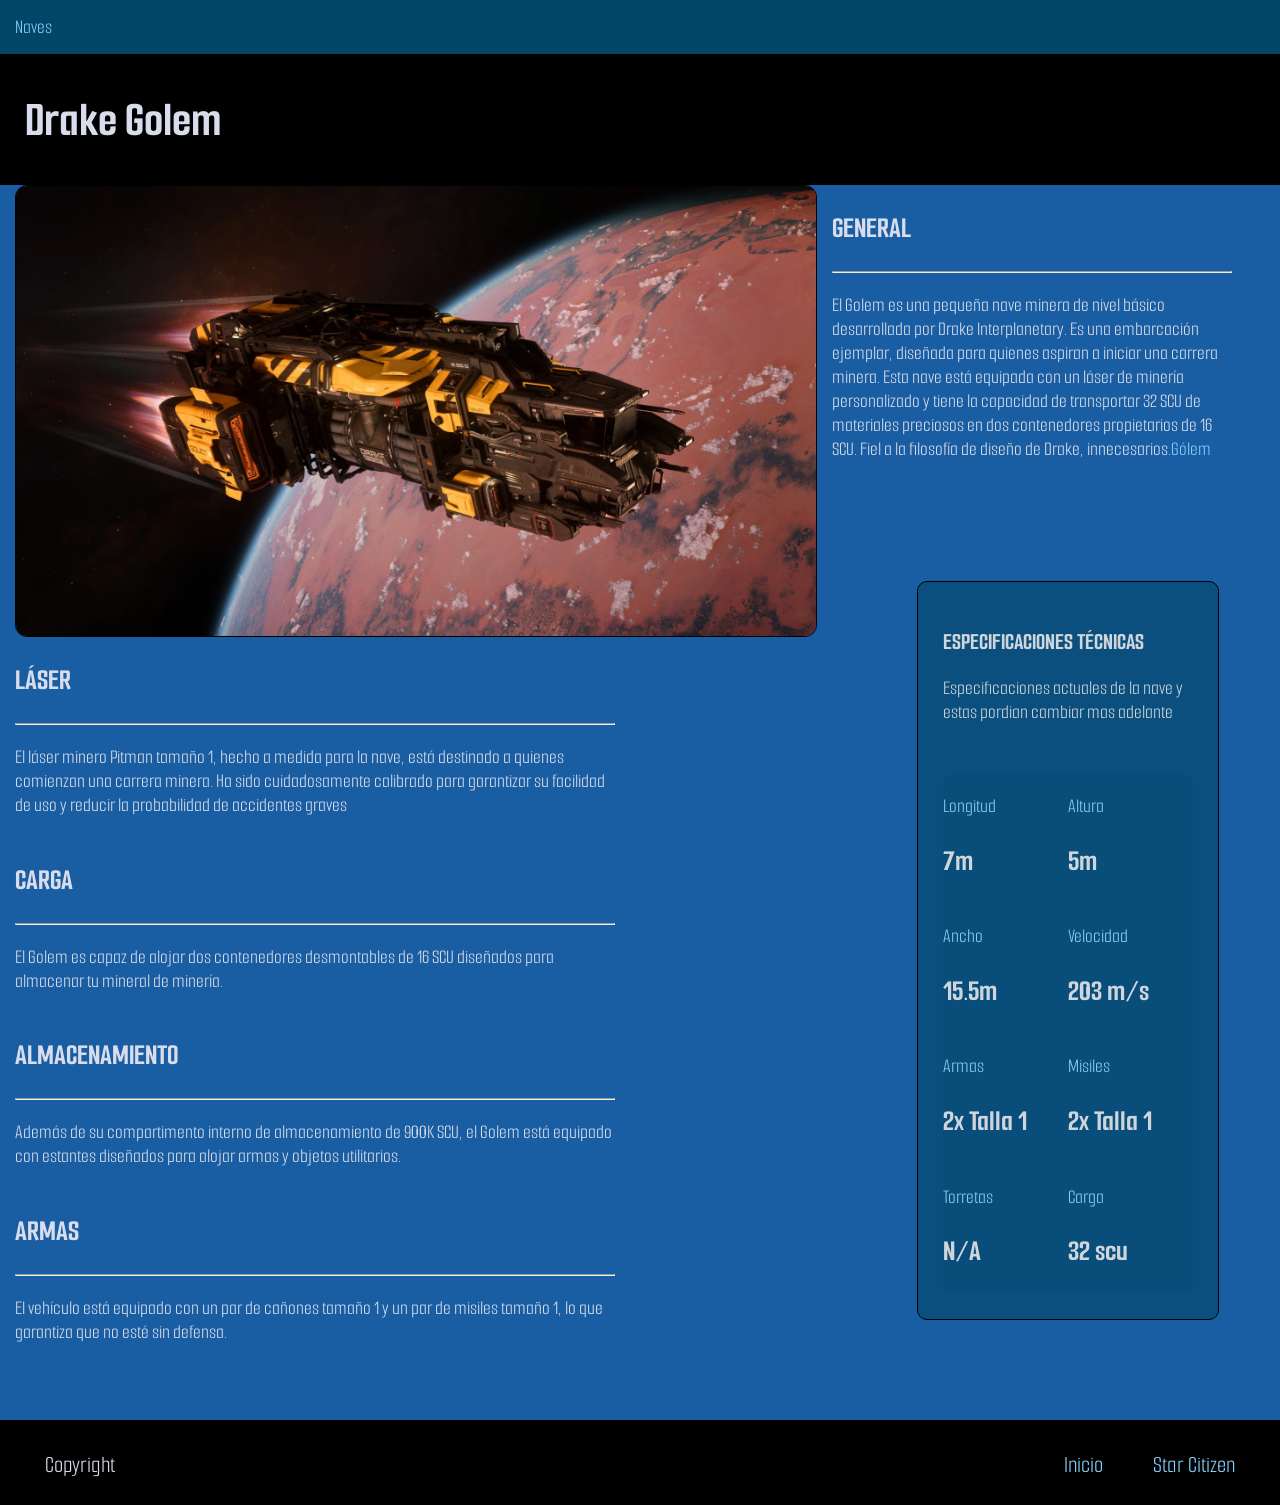
==== index.html @ 1dd13957 "Rename Drake Gólem.html to index.html" ====
<!DOCTYPE html>
<html>
    <head>
        <title>Naves-Star Citizen</title>
        <link rel="preconnect" href="https://fonts.googleapis.com">
        <link rel="preconnect" href="https://fonts.gstatic.com" crossorigin>
        <link href="https://fonts.googleapis.com/css2?family=Share+Tech&family=Smooch+Sans:wght@100..900&family=Titillium+Web:ital,wght@0,200;0,300;0,400;0,600;0,700;0,900;1,200;1,300;1,400;1,600;1,700&display=swap" rel="stylesheet">
        <link rel="stylesheet" href="DrakeGólem.css" />
    </head>
    <body>
        <nav>
            <ul class="lista-principal">
                <li>
                    <a id="despegable" href="#" class="lista-1">Naves</a>
                    <ul class="Despegable-naves">
                        <li>
                            <a href="#">Drake</a>
                            <ul>
                                <li><a href="file:///C:/Users/HOLA/PrimerCodi-1/Starcitizen.css/Drake%20G%C3%B3lem.html">Gólem</a></li>
                            </ul>
                        </li>
                        <li>
                            <a href="#">Rsi</a>
                            <ul>
                                <li><a href="file:///C:/Users/HOLA/PrimerCodi-1/Starcitizen.css/AuroraMKII.html">Aurora MK II</a></li>
                            </ul>
                        </li>
                        <li><a href="#">Origin</a></li>
                    </ul>
                </li>
            </ul>
        </nav>
        <header>
            <h1 id="titulo">Drake Golem</h1>
        </header>
        <section>
            <article>
                <img src="mineria.webp" class="imagen-1"/>
                <div class="texto-1">

                    <h2>GENERAL</h2>
                    <hr>
                    <p>El Golem es una pequeña nave minera de nivel 
                    básico desarrollada por Drake Interplanetary. Es una embarcación ejemplar,
                    diseñada para quienes aspiran a iniciar una carrera minera. Esta nave está
                    equipada con un láser de minería personalizado y tiene la capacidad de
                    transportar 32 SCU de materiales preciosos en dos contenedores propietarios de 16 SCU. Fiel a la filosofía de diseño de Drake,
                    innecesarios.<a target="_blank" href="https://robertsspaceindustries.com/en/pledge/ships/golem/Golem" class="link">Gólem</a></p>
                           
                </div>
                <div class="texto-2">
                                
                    <h2>LÁSER</h2>
                    <hr>
                    <p>El láser minero Pitman tamaño 1, hecho a medida para la nave, está destinado
                    a quienes comienzan una carrera minera. Ha sido cuidadosamente calibrado para
                    garantizar su facilidad de uso y reducir la probabilidad de accidentes graves</p>
                        
                </div>
                <div class="texto-3">

                    <h2>CARGA</h2>
                    <hr>
                    <p>El Golem es capaz de alojar dos contenedores desmontables de 16 SCU
                    diseñados para almacenar tu mineral de minería. </p>
            
                </div>
                <div class="texto-4">

                    <h2>ALMACENAMIENTO</h2>
                    <hr>
                    <p>Además de su compartimento interno de almacenamiento de 900K SCU,
                    el Golem está equipado con estantes diseñados para alojar armas y objetos utilitarios.</p>

                </div>
                <div class="texto-5">

                    <h2>ARMAS</h2>
                    <hr>
                    <p>El vehículo está equipado con un par de cañones tamaño 1 y un par
                    de misiles tamaño 1, lo que garantiza que no esté sin defensa.</p>

                </div>
                <div class="container">
                    <div class="tabla">

                        <h2>ESPECIFICACIONES TÉCNICAS</h2>
                        <P class="parrafo-1">Especificaciones actuales de la nave y estas pordian
                        cambiar mas adelante</P>

                    </div>
                    <div class="panel">
                        <div>
                            <p class="titulotabla">Longitud</p>
                            <h2>7m</h2>
                        </div>
                        <div>
                            <p class="titulotabla">Altura</p>
                            <h2>5m</h2>
                        </div>
                        <div>
                            <p class="titulotabla">Ancho</p>
                            <h2>15.5m</h2>
                        </div>
                        <div>
                            <p class="titulotabla">Velocidad</p>
                            <h2>203 m/s</h2>
                        </div>
                        <div>
                            <P class="titulotabla">Armas</P>
                            <h2>2x Talla 1</h2>
                        </div>
                        <div>
                            <p class="titulotabla">Misiles</p>
                            <h2>2x Talla 1</h2>
                        </div>
                        <div>
                            <p class="titulotabla">Torretas</p>
                            <h2>N/A</h2>
                        </div>
                        <div>
                            <p class="titulotabla">Carga</p>
                            <h2>32 scu</h2>
                        </div>
                    </div>
                </div>
            </article>
        </section>
        <footer>
            <p class="copyright">Copyright</p>
            <a target="_blank" href="https://robertsspaceindustries.com/en/" class="secondlink">Star Citizen</a>
            <a href="#despegable" class="link-inicio">Inicio</a>
        </footer>
    </body>
</html>
---- DrakeGólem.css ----
html {
    font-family: 'Smooch sans', sans-serif;
}

body {
    margin: 0;
    background-color: #195da2;
    background-image: linear-gradient(rgba(0, 0, 0, 0.8)),
    url("espacio\ 2.jpg");
    background-size: 1920px 1650px;
}

nav {
    transition: color 0.5s ease;
    font-size: 20px;
    padding: 0;
    box-sizing: border-box;
}

ul {
    border-radius: 0px;
    padding: 0;
    margin: 0px;
    list-style: none;
    background-color: rgb(1, 70, 102);
}

a {
    border-radius: 2px;
    text-decoration: none;
    color: lightskyblue;
}

.Despegable-naves {
    border-radius: 3px;
}

.lista-principal {
    display: flex;
}

.lista-principal li {
    position: relative;
}

.lista-principal ul {
    position: absolute;
    min-width: 150px;
    display: none;
}

.lista-principal > li > ul {
    top: 100%;
    left: 0;
}

.lista-principal a {
    transition: color 0.8s ease;
    display: flex;
    padding: 15px;
    white-space: nowrap;
}

.lista-principal a:hover {
    color: rgb(67, 205, 255);
}

.lista-principal li a:hover {
    transition: background 1.2s ease; 
    text-decoration: none;
    background: #2971c4
}

.lista-principal li:hover > ul {
    display: block;
}

.lista-principal ul ul {
    top: 0;
    left: 100%;
}

header {
    background-color: black;
    color: #d9ddeb;
    padding: 2px 25px;
    font-size: 25px;
}

img {
    transition: box-shadow 0.8s ease;
}

.imagen-1 {
    margin-left: 15px;
    float: left;
    width: 800px;
    border-color: black;
    border-radius: 12px;
    border: 1px solid black;
}

.imagen-1:hover {
    box-shadow: 0 0.6rem 0.6rem rgba(18, 72, 130, 0.6);
}

.texto-1 {
    display: inline;
    float: left;
    width: 400px;
    margin-left: 15px;
    font-size: 20px;
    color: #d9ddeb;
}

.texto-2{
    margin-left: 15px;
    float: left;
    font-size: 20px;
    width: 600px;
    clear: both;
    color: #d9ddeb;

}

.link {
    text-decoration: none;
    font-size: 20px;
    color:lightskyblue
}

a {
    transition: color 0.7s ease;
}

a:hover {
    color: #195da2;
    text-decoration: underline;
}

.texto-3 {
    margin-left: 15px;
    float: left;
    font-size: 20px;
    width: 600px;
    clear: both;
    color: #d9ddeb;
}

.texto-4 {
     margin-left: 15px;
    float: left;
    font-size: 20px;
    width: 600px;
    clear: both;
    color: #d9ddeb;
}

.texto-5 {
     margin-left: 15px;
    float: left;
    font-size: 20px;
    width: 600px;
    clear: both;
    color: #d9ddeb;
}

.container {
    position: relative;
    left: 100px;
    flex-direction: column;
    flex: 1;
    position: relative;
    top: 100px;
    background-color: rgba(1, 70, 102, 0.6);
    color: rgb(207, 214, 219);
    display: flex;
    gap: 30px;
    width: 250px;
    padding: 25px;
    border-radius: 10px;
    border: 1px solid black;
    transition: box-shadow 0.5s ease;
}


.tabla {
    text-align: left;
    font-size: 50;
}

.parrafo-1 {
    font-size: 20px;
}

.panel {
    display: grid;
    grid-template-columns: 1fr 1fr;
    gap: 0.5px;
    font-size: 20px;
    background-color: rgba(1, 70, 102, 0.1);
    border-radius: 10px;
}

.titulotabla {
    color: lightskyblue;
}

.container:hover {
    box-shadow: 0 0.6rem 0.6rem rgba(18, 72, 130, 0.6);
}

footer {
    margin-top: 200px;
    background-color: black;
    padding: 5px 20px 80px;
    color: #d9ddeb;
}

.copyright {
    padding: 25px;
    margin: 0px;
    float: left;
    font-size: 24px;
    width: 50px;
}

footer a {
    transition: color 0.8s ease;
}

.link-inicio {
    padding: 25px;
    float: right;
    text-decoration: none;
    font-size: 24px;
    color: lightskyblue;
}
.secondlink {
    padding: 25px;
    float: right;
    text-decoration: none;
    font-size: 24px;
    color: lightskyblue;
}

.link-inicio:hover {
    color: #195da2;
}

.secondlink:hover {
    color: #195da2;
}

a:hover {
    text-decoration: none;
}
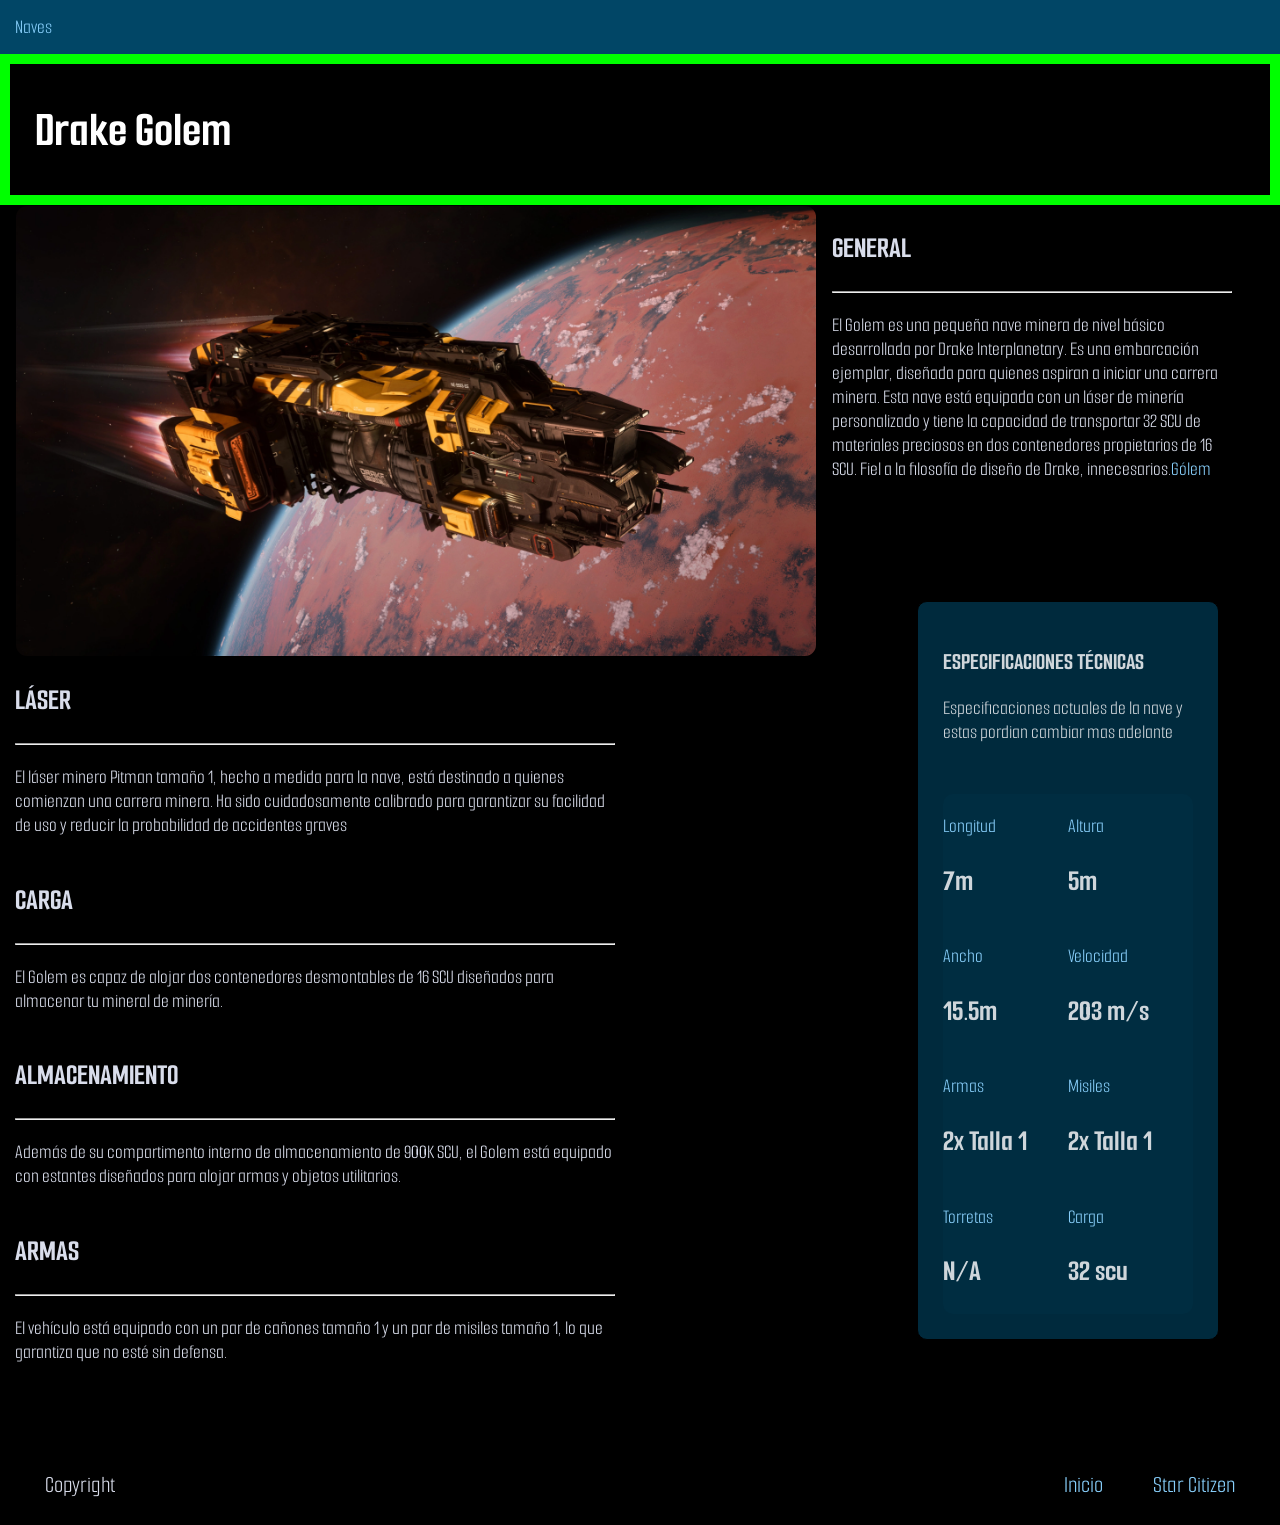
==== commit 7a178d62: "act" ====
--- a/index.html
+++ b/index.html
@@ -16,22 +16,24 @@
                         <li>
                             <a href="#">Drake</a>
                             <ul>
-                                <li><a href="file:///C:/Users/HOLA/PrimerCodi-1/Starcitizen.css/Drake%20G%C3%B3lem.html">Gólem</a></li>
+                                <li><a href="index.html">Gólem</a></li>
                             </ul>
                         </li>
                         <li>
                             <a href="#">Rsi</a>
                             <ul>
-                                <li><a href="file:///C:/Users/HOLA/PrimerCodi-1/Starcitizen.css/AuroraMKII.html">Aurora MK II</a></li>
+                                <li><a href="AuroraMKII.html">Aurora MK II</a></li>
                             </ul>
                         </li>
-                        <li><a href="#">Origin</a></li>
+                        <li>
+                            <a href="#">Origin</a>
+                        </li>
                     </ul>
                 </li>
             </ul>
         </nav>
         <header>
-            <h1 id="titulo">Drake Golem</h1>
+            <h1>Drake Golem</h1>
         </header>
         <section>
             <article>
--- a/DrakeGólem.css
+++ b/DrakeGólem.css
@@ -4,7 +4,7 @@
 
 body {
     margin: 0;
-    background-color: #195da2;
+    background-color: #000000;
     background-image: linear-gradient(rgba(0, 0, 0, 0.8)),
     url("espacio\ 2.jpg");
     background-size: 1920px 1650px;
@@ -81,8 +81,9 @@
 }
 
 header {
-    background-color: black;
-    color: #d9ddeb;
+    background: #000000 !important;
+    border: 10px solid lime !important;
+    color: white;
     padding: 2px 25px;
     font-size: 25px;
 }
@@ -126,16 +127,13 @@
 .link {
     text-decoration: none;
     font-size: 20px;
-    color:lightskyblue
-}
-
-a {
+    color: lightskyblue;
     transition: color 0.7s ease;
 }
 
-a:hover {
-    color: #195da2;
-    text-decoration: underline;
+.link:hover {
+    color: #00f0f8 !important;
+    text-decoration: none;
 }
 
 .texto-3 {
@@ -226,32 +224,16 @@
 }
 
 footer a {
-    transition: color 0.8s ease;
-}
-
-.link-inicio {
     padding: 25px;
     float: right;
     text-decoration: none;
     font-size: 24px;
     color: lightskyblue;
-}
-.secondlink {
-    padding: 25px;
-    float: right;
-    text-decoration: none;
-    font-size: 24px;
-    color: lightskyblue;
-}
-
-.link-inicio:hover {
-    color: #195da2;
-}
-
-.secondlink:hover {
-    color: #195da2;
-}
-
-a:hover {
-    text-decoration: none;
-}
+    transition: color 0.8s ease;
+}
+
+footer a:hover {
+    color: #00f0f8!important;
+    text-decoration: none;
+    opacity: 1;
+}
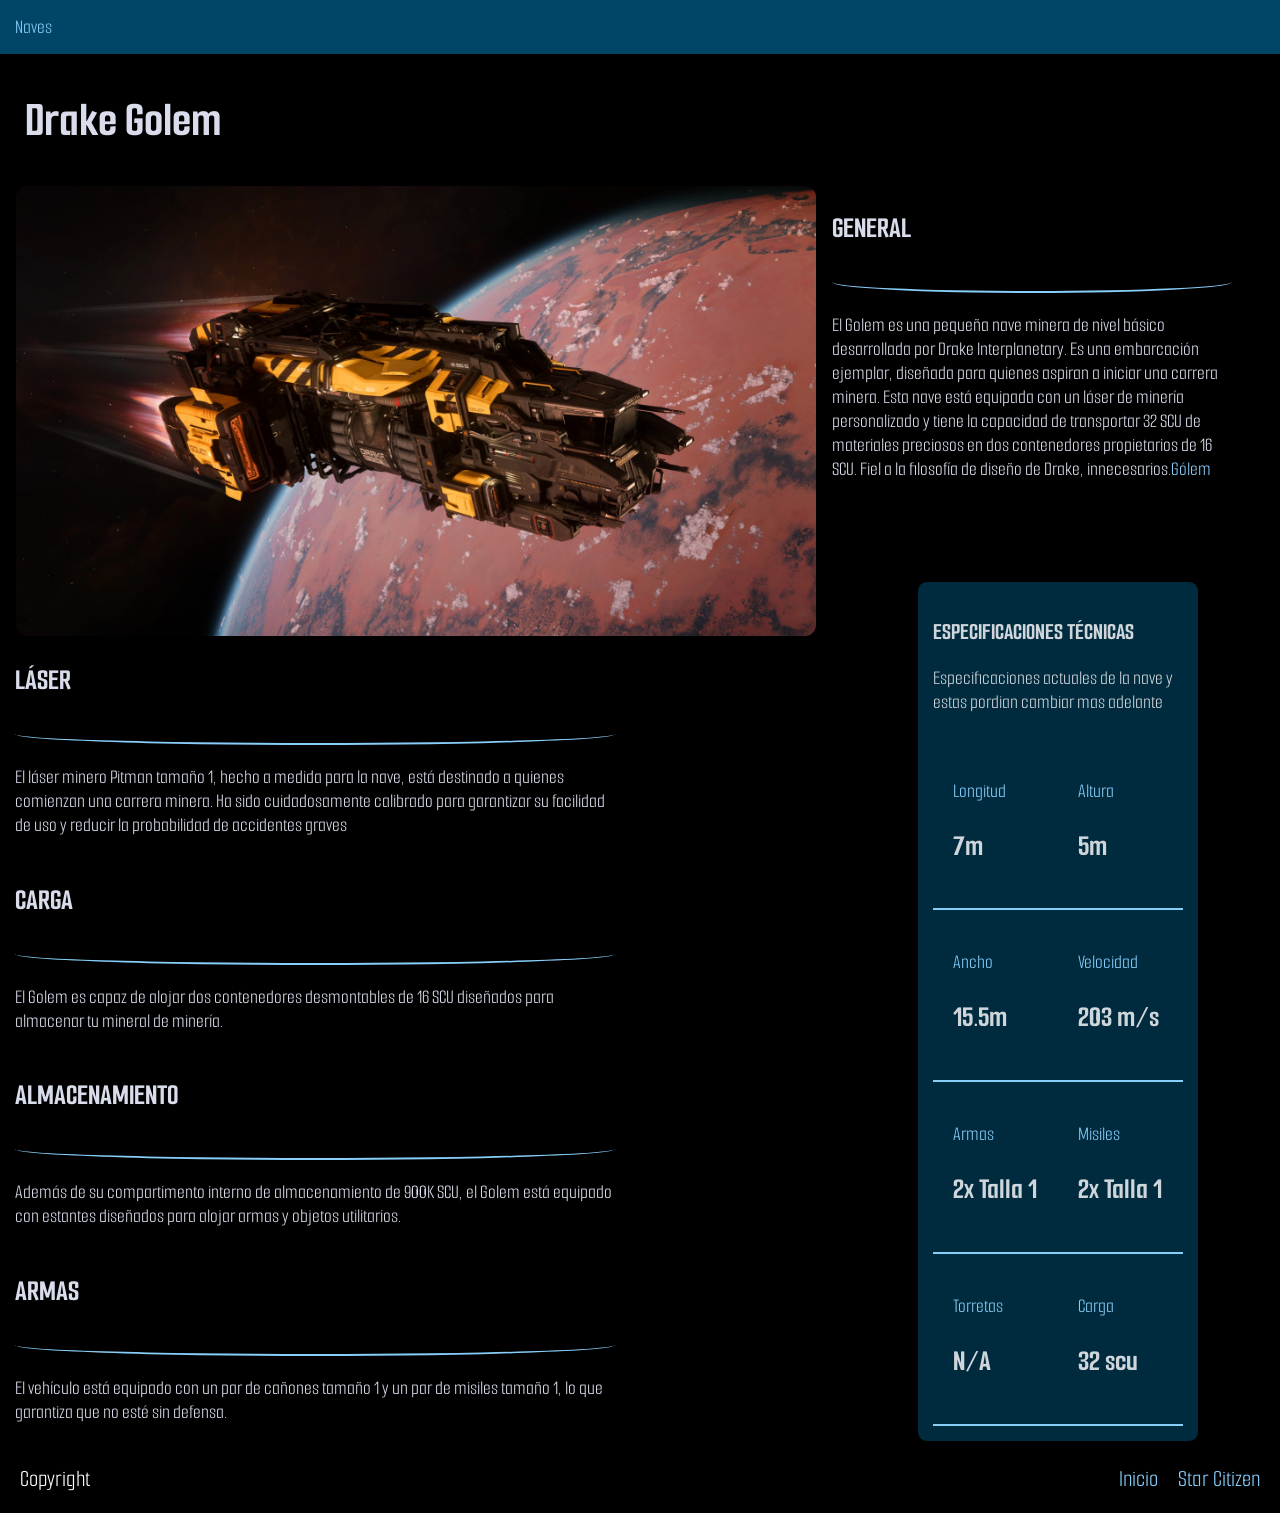
==== commit 55d25ad6: "diseño pagina" ====
--- a/index.html
+++ b/index.html
@@ -41,7 +41,7 @@
                 <div class="texto-1">
 
                     <h2>GENERAL</h2>
-                    <hr>
+                    <div class="separador"></div>
                     <p>El Golem es una pequeña nave minera de nivel 
                     básico desarrollada por Drake Interplanetary. Es una embarcación ejemplar,
                     diseñada para quienes aspiran a iniciar una carrera minera. Esta nave está
@@ -53,7 +53,7 @@
                 <div class="texto-2">
                                 
                     <h2>LÁSER</h2>
-                    <hr>
+                    <div class="separador"></div>
                     <p>El láser minero Pitman tamaño 1, hecho a medida para la nave, está destinado
                     a quienes comienzan una carrera minera. Ha sido cuidadosamente calibrado para
                     garantizar su facilidad de uso y reducir la probabilidad de accidentes graves</p>
@@ -62,7 +62,7 @@
                 <div class="texto-3">
 
                     <h2>CARGA</h2>
-                    <hr>
+                    <div class="separador"></div>
                     <p>El Golem es capaz de alojar dos contenedores desmontables de 16 SCU
                     diseñados para almacenar tu mineral de minería. </p>
             
@@ -70,7 +70,7 @@
                 <div class="texto-4">
 
                     <h2>ALMACENAMIENTO</h2>
-                    <hr>
+                    <div class="separador"></div>
                     <p>Además de su compartimento interno de almacenamiento de 900K SCU,
                     el Golem está equipado con estantes diseñados para alojar armas y objetos utilitarios.</p>
 
@@ -78,7 +78,7 @@
                 <div class="texto-5">
 
                     <h2>ARMAS</h2>
-                    <hr>
+                    <div class="separador"></div>
                     <p>El vehículo está equipado con un par de cañones tamaño 1 y un par
                     de misiles tamaño 1, lo que garantiza que no esté sin defensa.</p>
 
--- a/DrakeGólem.css
+++ b/DrakeGólem.css
@@ -81,9 +81,12 @@
 }
 
 header {
-    background: #000000 !important;
-    border: 10px solid lime !important;
-    color: white;
+    background-color: rgb(0, 0, 0) !important;
+    background-image: none !important;
+    box-shadow: none !important;
+    opacity: 1 !important;
+    filter: none !important;
+    color: #d9ddeb;
     padding: 2px 25px;
     font-size: 25px;
 }
@@ -114,6 +117,13 @@
     color: #d9ddeb;
 }
 
+.separador {
+    width: 100%;
+    height: 20px;
+    border-bottom: 2px solid lightskyblue;
+    border-radius: 0 0 50% 50%;
+}
+
 .texto-2{
     margin-left: 15px;
     float: left;
@@ -132,7 +142,7 @@
 }
 
 .link:hover {
-    color: #00f0f8 !important;
+    color: #195da2 !important;
     text-decoration: none;
 }
 
@@ -169,13 +179,13 @@
     flex-direction: column;
     flex: 1;
     position: relative;
-    top: 100px;
+    top: 80px;
     background-color: rgba(1, 70, 102, 0.6);
     color: rgb(207, 214, 219);
     display: flex;
-    gap: 30px;
+    gap: 5px;
     width: 250px;
-    padding: 25px;
+    padding: 15px;
     border-radius: 10px;
     border: 1px solid black;
     transition: box-shadow 0.5s ease;
@@ -184,7 +194,6 @@
 
 .tabla {
     text-align: left;
-    font-size: 50;
 }
 
 .parrafo-1 {
@@ -194,9 +203,8 @@
 .panel {
     display: grid;
     grid-template-columns: 1fr 1fr;
-    gap: 0.5px;
-    font-size: 20px;
-    background-color: rgba(1, 70, 102, 0.1);
+    gap: 0;
+    font-size: 20px;
     border-radius: 10px;
 }
 
@@ -208,23 +216,43 @@
     box-shadow: 0 0.6rem 0.6rem rgba(18, 72, 130, 0.6);
 }
 
+.panel {
+    display: grid;
+    grid-template-columns: 1fr 1fr;
+    gap: 0;
+    font-size: 20px;
+    background-color: transparent;
+    border-radius: 10px;
+}
+
+.panel > div {
+    position: relative;
+    padding: 20px;
+    border-bottom: 2px solid lightskyblue;
+}
+
+.panel > div:nth-child(odd) {
+    border-bottom-color: lightskyblue;
+}
+
 footer {
-    margin-top: 200px;
-    background-color: black;
-    padding: 5px 20px 80px;
-    color: #d9ddeb;
+    margin-top: 80px;
+    background-color: #000000;
+    padding: 10px 10px 10px;
+    color: white;
+    clear: both;
+    overflow: hidden;
 }
 
 .copyright {
-    padding: 25px;
-    margin: 0px;
+    padding: 10px;
+    margin: 0;
     float: left;
     font-size: 24px;
-    width: 50px;
 }
 
 footer a {
-    padding: 25px;
+    padding: 10px;
     float: right;
     text-decoration: none;
     font-size: 24px;
@@ -232,8 +260,8 @@
     transition: color 0.8s ease;
 }
 
-footer a:hover {
-    color: #00f0f8!important;
-    text-decoration: none;
-    opacity: 1;
+.link-inicio:hover,
+.secondlink:hover {
+    color: #195da2;
+    text-decoration: none;
 }
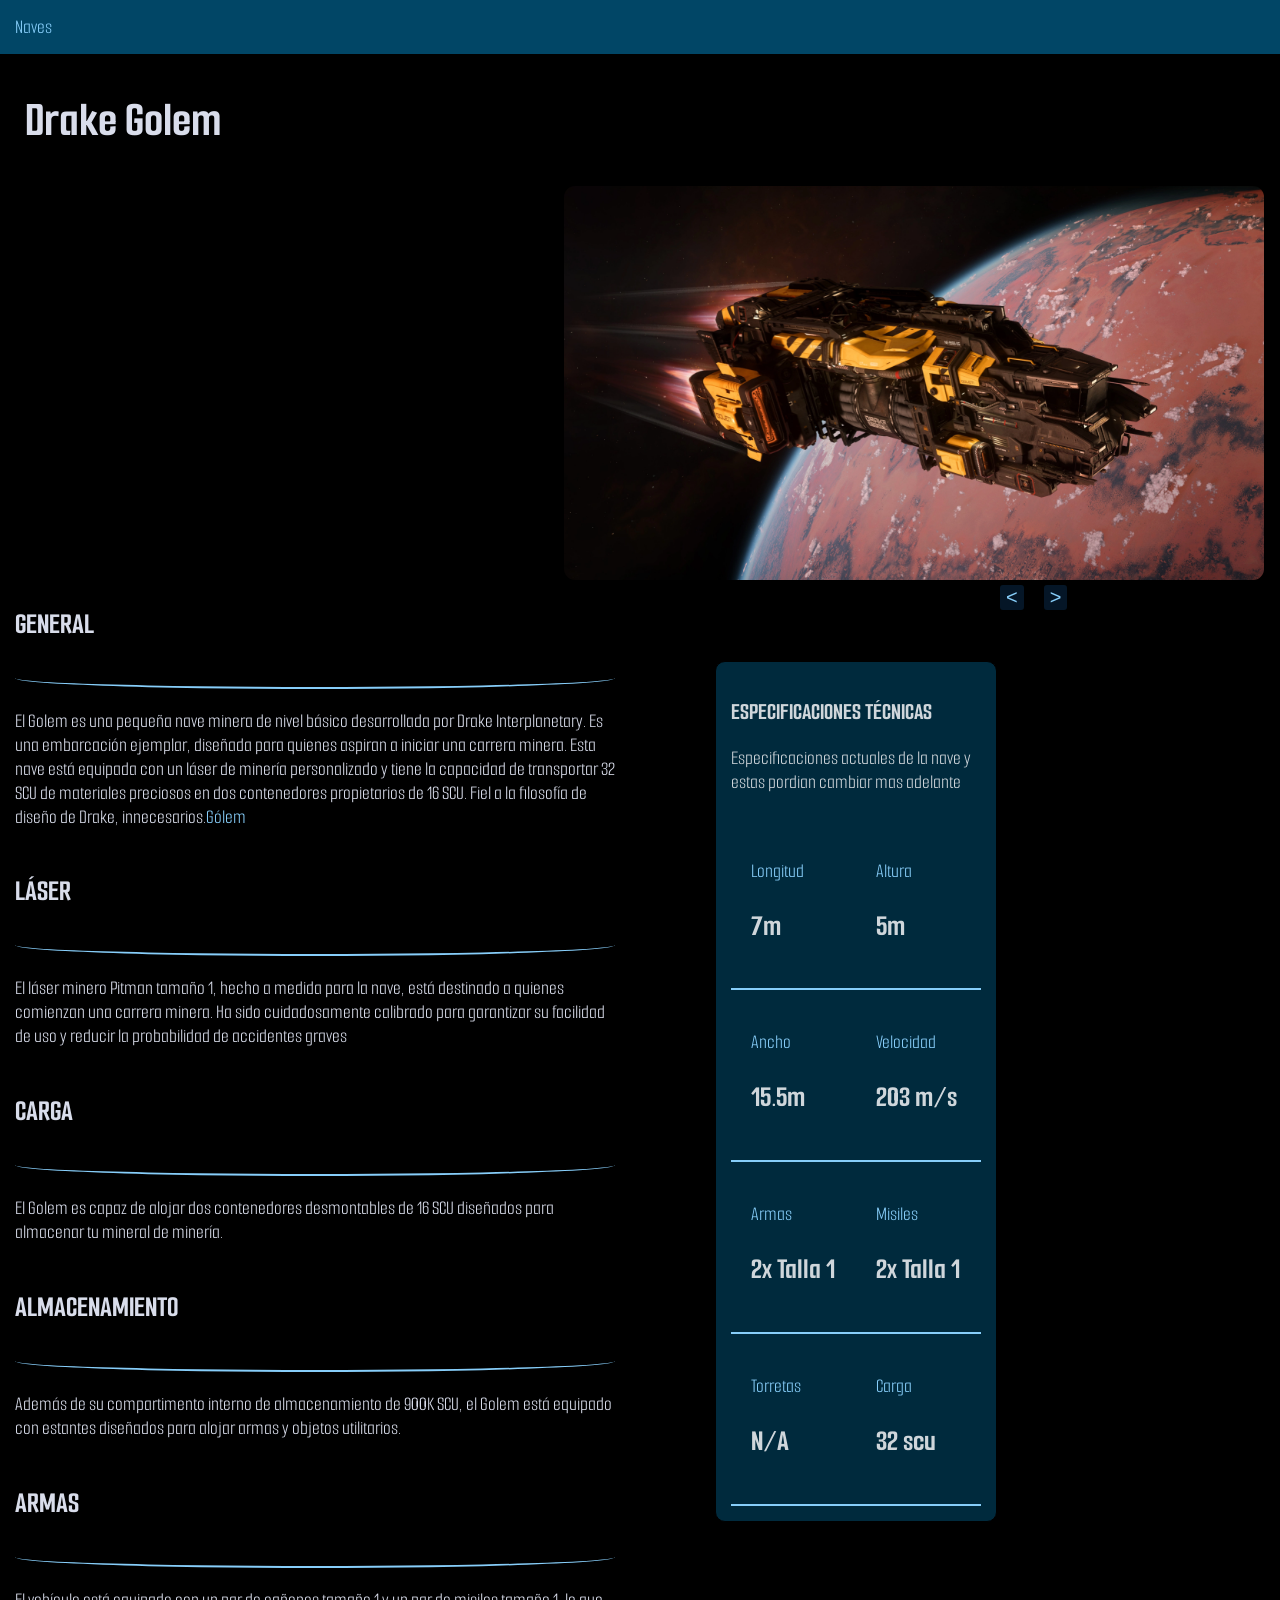
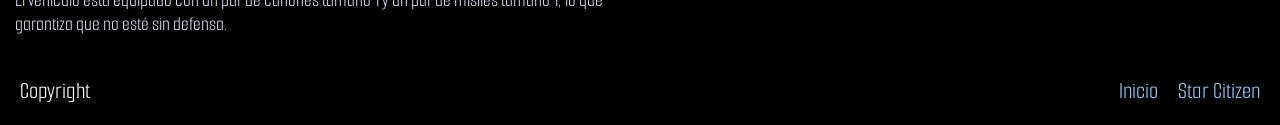
==== commit caf6e6e8: "actializacion" ====
--- a/index.html
+++ b/index.html
@@ -37,7 +37,11 @@
         </header>
         <section>
             <article>
-                <img src="mineria.webp" class="imagen-1"/>
+                <img id="imagen1" src="mineria.webp" class="imagen-1" alt="Foto de la DrakeGólem"/>
+            <div class="botones">
+                <button id="anterior" ><</button>
+                <button id="siguiente" >></button>
+            </div>
                 <div class="texto-1">
 
                     <h2>GENERAL</h2>
@@ -133,5 +137,6 @@
             <a target="_blank" href="https://robertsspaceindustries.com/en/" class="secondlink">Star Citizen</a>
             <a href="#despegable" class="link-inicio">Inicio</a>
         </footer>
+        <script src="DrakeGólem.js"></script>
     </body>
 </html>
--- a/DrakeGólem.css
+++ b/DrakeGólem.css
@@ -81,11 +81,11 @@
 }
 
 header {
-    background-color: rgb(0, 0, 0) !important;
-    background-image: none !important;
-    box-shadow: none !important;
-    opacity: 1 !important;
-    filter: none !important;
+    background-color: rgb(0, 0, 0);
+    background-image: none;
+    box-shadow: none;
+    opacity: 1;
+    filter: none;
     color: #d9ddeb;
     padding: 2px 25px;
     font-size: 25px;
@@ -96,9 +96,9 @@
 }
 
 .imagen-1 {
-    margin-left: 15px;
-    float: left;
-    width: 800px;
+    margin-right: 15px;
+    float: right;
+    width: 700px;
     border-color: black;
     border-radius: 12px;
     border: 1px solid black;
@@ -108,10 +108,46 @@
     box-shadow: 0 0.6rem 0.6rem rgba(18, 72, 130, 0.6);
 }
 
+.botones {
+    display: flex;
+    gap: 20px;
+    position: absolute;
+    left: 62.5rem;
+    margin-top: 400px;
+}
+
+#anterior {
+    background-color: rgba(18, 72, 130, 0.3);
+    border: none;
+    color: lightskyblue;
+    font-size: 20px;
+    border-radius: 3px;
+    transition: background 0.8s ease;
+}
+
+#siguiente {
+     background-color: rgba(18, 72, 130, 0.3);
+    border: none;
+    color: lightskyblue;
+    font-size: 20px;
+    border-radius: 3px;
+    transition: background 0.8s ease;
+}
+
+#anterior:hover {
+    background: #2971c4;
+    color: rgb(67, 205, 255);
+}
+
+#siguiente:hover {
+    background: #2971c4;
+    color: rgb(67, 205, 255);
+}
+
 .texto-1 {
     display: inline;
     float: left;
-    width: 400px;
+    width: 600px;
     margin-left: 15px;
     font-size: 20px;
     color: #d9ddeb;
